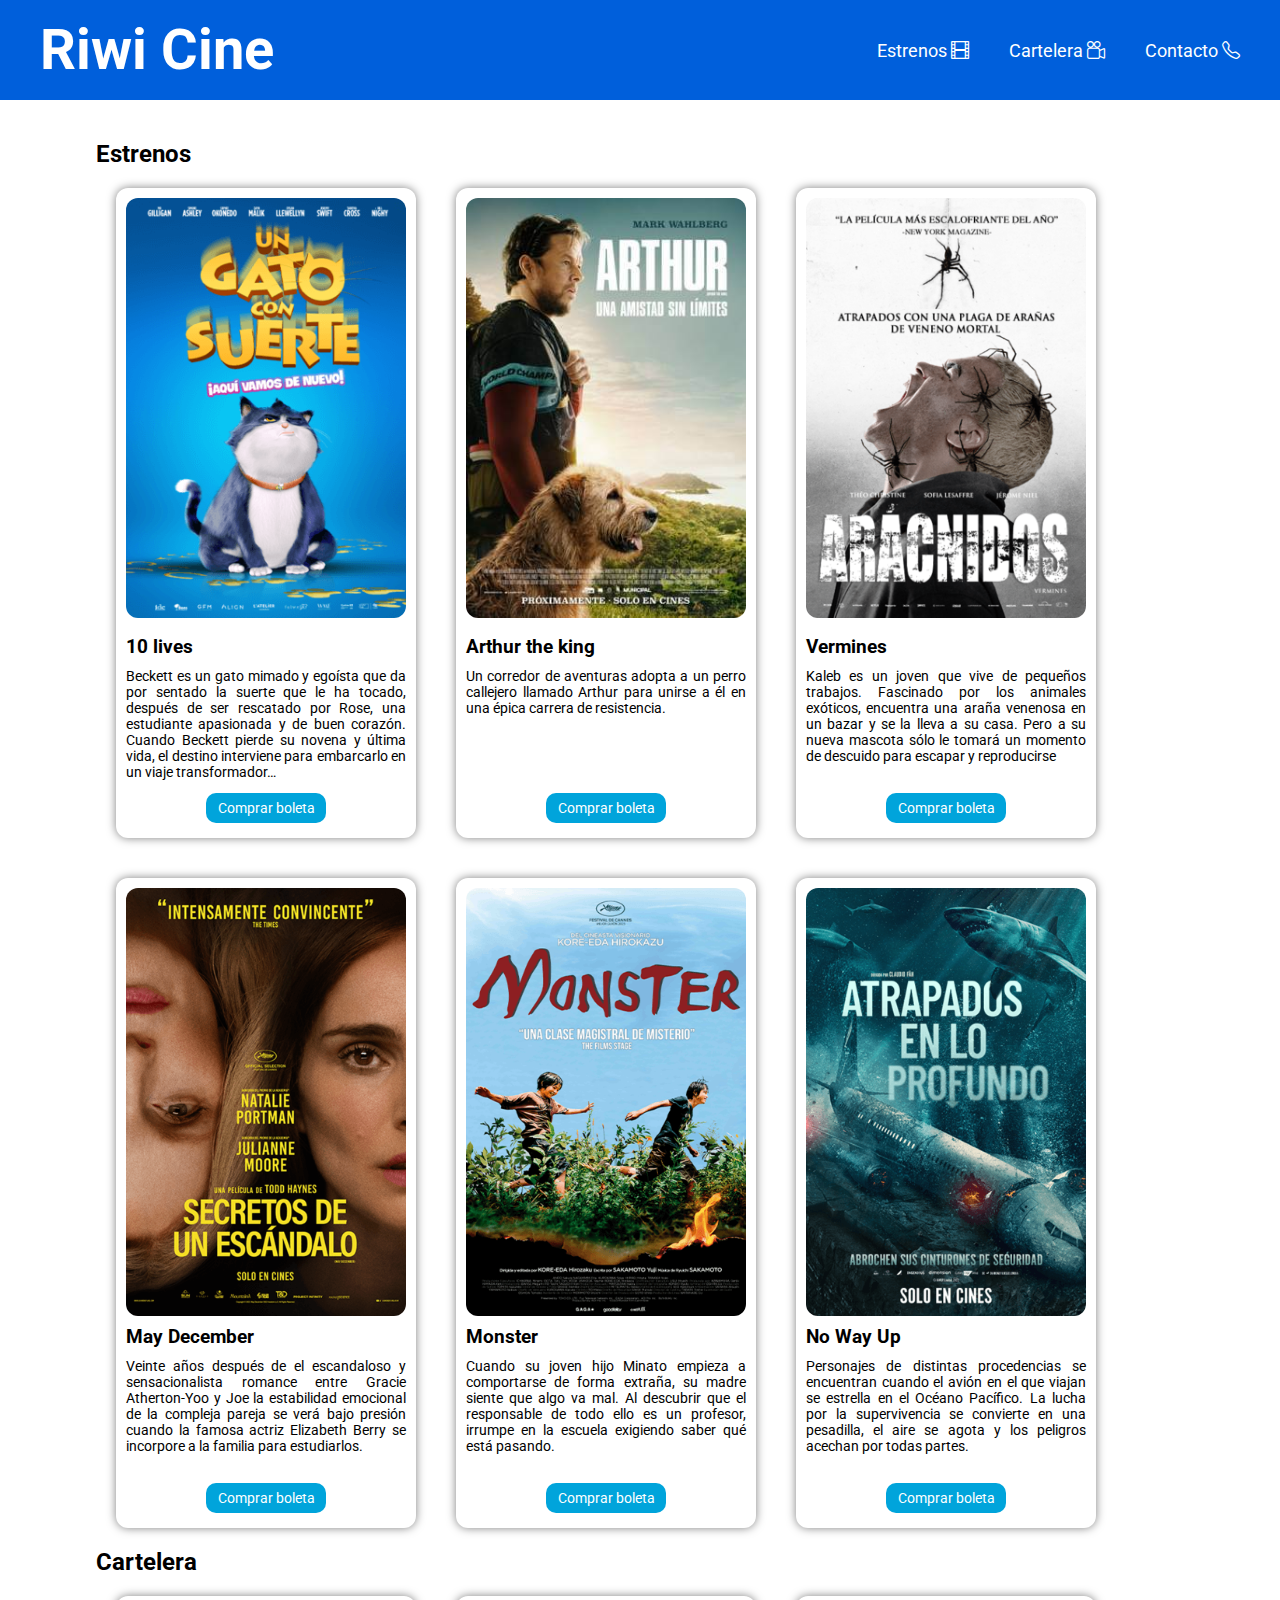
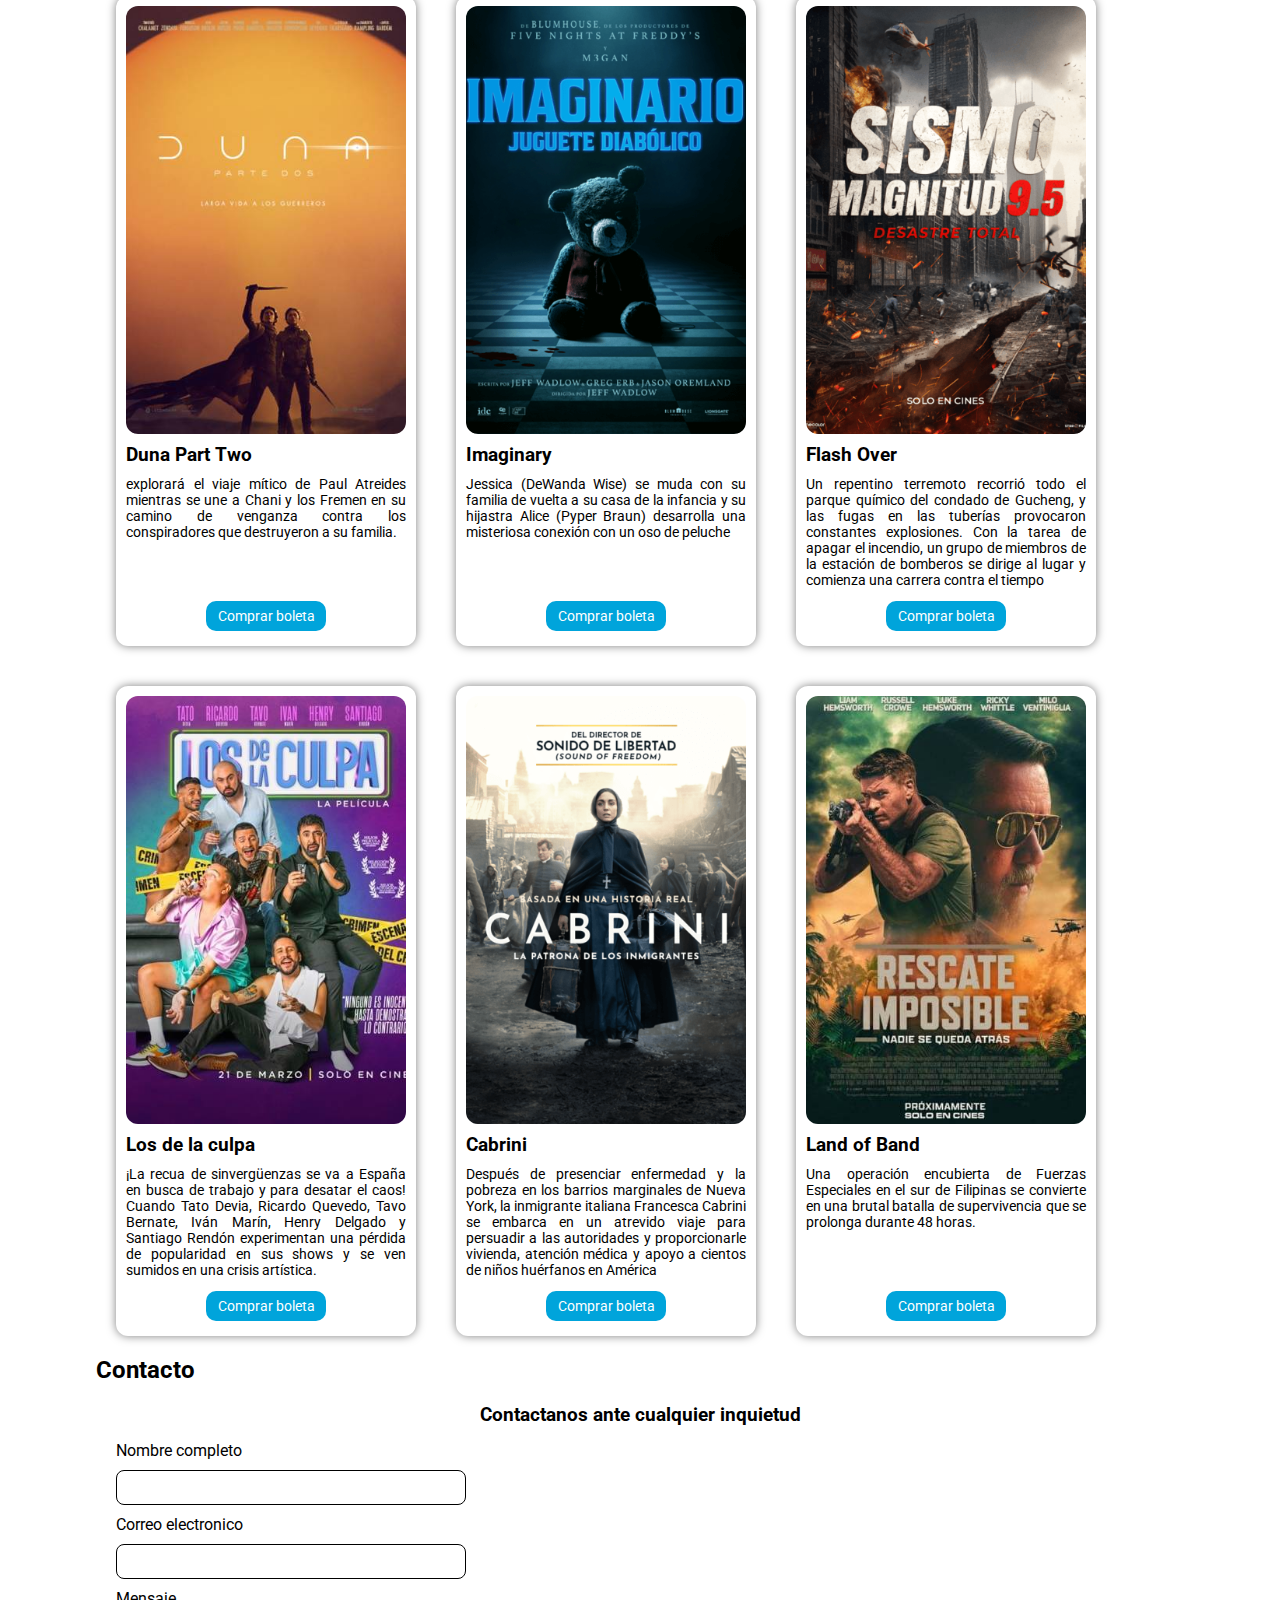
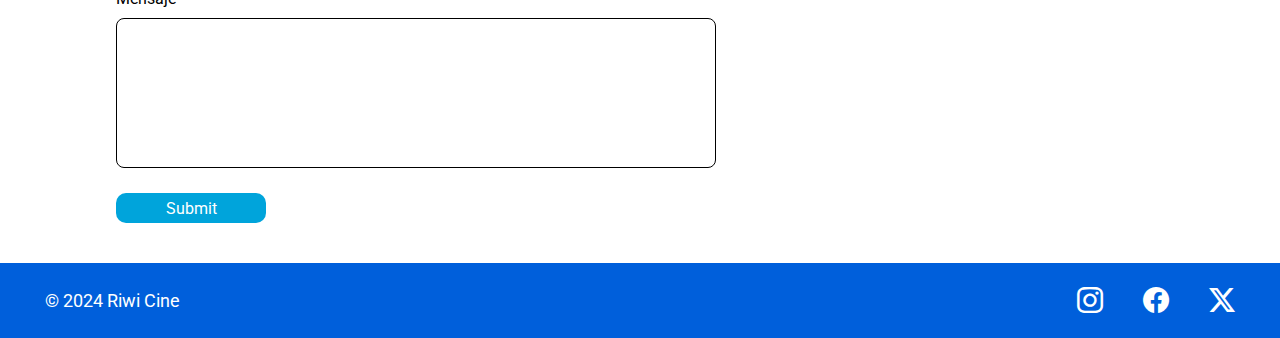
==== index.html @ e23ea46f "Add files via upload" ====
<!DOCTYPE html>
<html lang="es">
<head>
    <meta charset="UTF-8">
    <meta name="viewport" content="width=device-width, initial-scale=1.0">
    <meta name="description"
        content="Explora nuestra emocionante cartelera de cine con los últimos estrenos, horarios de proyección, críticas y más. ¡Compra tus entradas y reserva tus asientos para disfrutar de las mejores películas en pantalla grande!" />
    <meta name="keywords"
        content="Películas, Cartelera, Cine, Estrenos, Proyecciones, Horarios, Taquilla, Reservas, Géneros, Críticas">
    <meta name="sitedomain" content="https://example.com/" />
    <meta name="organization" content="pruiz5514" />
    <meta name="author" content="Pablo Andres Ruiz Arias" />
    <meta name="designer" content="Pablo Andres Ruiz Arias" />
    <meta name="copyright" content="© 2024 Riwi Cine. Todos los derechos reservados">
    <meta name="robots" content="index,follow" />
    <meta name="googlebot" content="index,follow" />
    <meta name="revisit-after" content="15days" />
    <link rel="stylesheet" href="https://cdn.jsdelivr.net/npm/bootstrap-icons@1.11.3/font/bootstrap-icons.min.css">
    <link rel="stylesheet" href="./src/css/style.css">
    <title>RIWI Cine</title>
</head>
<body>
    <header class="header">
        <section class="title-container">
            <h1 >Riwi Cine</h1>
        </section>
        <nav class="nav">
            <ul>
                <li><a href="#estrenos">
                    <span>Estrenos</span>
                    <i class="bi bi-film"></i>
                </a></li>
                <li><a href="#cartelera">
                    <span>Cartelera</span>
                    <i class="bi bi-camera-reels"></i>
                </a></li>
                <li><a href="#contacto">
                    <span>Contacto</span>
                    <i class="bi bi-telephone"></i>
                </a></li>
            </ul>
        </nav>
    </header>
    <main class="main">
        <h2 id="estrenos">Estrenos</h2>
        <section class="peliculas">
            <article class="pelicula-estreno">
                <figure>
                    <img src="./public/img/10 lives.webp" alt="10 lives">
                </figure>
                <div class="informacion-contenedor">
                    <h3>10 lives</h3>
                    <p class="descripcion">
                        Beckett es un gato mimado y egoísta que da por sentado la suerte que le ha tocado, después de ser rescatado por Rose, una estudiante apasionada y de buen corazón. Cuando Beckett pierde su novena y última vida, el destino interviene para embarcarlo en un viaje transformador…
                    </p>
                    <a class="boton-comprar" href="https://www.paypal.com/co/home" target="_blank"><button>Comprar boleta</button></a>
                </div>
            </article>
            <article class="pelicula-estreno">
                <figure>
                    <img src="./public/img/arthur.webp" alt="Arthur the king">
                </figure>
                <div class="informacion-contenedor">
                    <h3>Arthur the king</h3>
                    <p class="descripcion">
                        Un corredor de aventuras adopta a un perro callejero llamado Arthur para unirse a él en una épica carrera de resistencia.
                    </p>
                    <a class="boton-comprar" href="https://www.paypal.com/co/home" target="_blank"><button>Comprar boleta</button></a>
                </div>
            </article>
            <article class="pelicula-estreno">
                <figure>
                    <img src="./public/img/vermines.webp" alt="Vermines">
                </figure>
                <div class="informacion-contenedor">
                    <h3>Vermines</h3>
                    <p class="descripcion">
                        Kaleb es un joven que vive de pequeños trabajos. Fascinado por los animales exóticos, encuentra una araña venenosa en un bazar y se la lleva a su casa. Pero a su nueva mascota sólo le tomará un momento de descuido para escapar y reproducirse
                    </p>
                    <a class="boton-comprar" href="https://www.paypal.com/co/home" target="_blank"><button>Comprar boleta</button></a>
                </div>
            </article>
            <article class="pelicula-estreno">
                <figure>
                    <img src="./public/img/may.webp" alt="May December">
                </figure>
                <div class="informacion-contenedor">
                    <h3>May December</h3>
                    <p class="descripcion">
                        Veinte años después de el escandaloso y  sensacionalista romance entre Gracie Atherton-Yoo  y Joe la estabilidad emocional de la compleja pareja se verá bajo presión cuando la famosa actriz Elizabeth Berry se incorpore a la familia para estudiarlos.
                    </p>
                    <a class="boton-comprar" href="https://www.paypal.com/co/home" target="_blank"><button>Comprar boleta</button></a>
                </div>
            </article>
            <article class="pelicula-estreno">
                <figure>
                    <img src="./public/img/monster.webp" alt="Monster">
                </figure>
                <div class="informacion-contenedor">
                    <h3>Monster</h3>
                    <p class="descripcion">
                        Cuando su joven hijo Minato empieza a comportarse de forma extraña, su madre siente que algo va mal. Al descubrir que el responsable de todo ello es un profesor, irrumpe en la escuela exigiendo saber qué está pasando.
                    </p>
                    <a class="boton-comprar" href="https://www.paypal.com/co/home" target="_blank"><button>Comprar boleta</button></a>
                </div>
            </article>
            <article class="pelicula-estreno">
                <figure>
                    <img src="./public/img/noWayUp.webp" alt="No Way Up">
                </figure>
                <div class="informacion-contenedor">
                    <h3>No Way Up</h3>
                    <p class="descripcion">
                        Personajes de distintas procedencias se encuentran cuando el avión en el que viajan se estrella en el Océano Pacífico. La lucha por la supervivencia se convierte en una pesadilla, el aire se agota y los peligros acechan por todas partes.
                    </p>
                    <a class="boton-comprar" href="https://www.paypal.com/co/home" target="_blank"><button>Comprar boleta</button></a>
                </div>
            </article>
        </section>

        <h2 id="cartelera">Cartelera</h2>
        <section class="peliculas">
            <article class="pelicula-estreno">
                <figure>
                    <img src="./public/img/dune.webp" alt="Duna ">
                </figure>
                <div class="informacion-contenedor">
                    <h3>Duna Part Two</h3>
                    <p class="descripcion">
                        explorará el viaje mítico de Paul Atreides mientras se une a Chani y los Fremen en su camino de venganza contra los conspiradores que destruyeron a su familia.
                    </p>
                    <a class="boton-comprar" href="https://www.paypal.com/co/home" target="_blank"><button>Comprar boleta</button></a>
                </div>
            </article>
            <article class="pelicula-estreno">
                <figure>
                    <img src="./public/img/imaginary.webp" alt="Imaginary">
                </figure>
                <div class="informacion-contenedor">
                    <h3>Imaginary</h3>
                    <p class="descripcion">
                        Jessica (DeWanda Wise) se muda con su familia de vuelta a su casa de la infancia y su hijastra Alice (Pyper Braun) desarrolla una misteriosa conexión con un oso de peluche 
                    </p>
                    <a class="boton-comprar" href="https://www.paypal.com/co/home" target="_blank"><button>Comprar boleta</button></a>
                </div>
            </article>
            <article class="pelicula-estreno">
                <figure>
                    <img src="./public/img/flashOver.webp" alt="Flash Over">
                </figure>
                <div class="informacion-contenedor">
                    <h3>Flash Over</h3>
                    <p class="descripcion">
                        Un repentino terremoto recorrió todo el parque químico del condado de Gucheng, y las fugas en las tuberías provocaron constantes explosiones. Con la tarea de apagar el incendio, un grupo de miembros de la estación de bomberos se dirige al lugar y comienza una carrera contra el tiempo
                    </p>
                    <a class="boton-comprar" href="https://www.paypal.com/co/home" target="_blank"><button>Comprar boleta</button></a>
                </div>
            </article>
            <article class="pelicula-estreno">
                <figure>
                    <img src="./public/img/Culpa.webp" alt="Los de la culpa">
                </figure>
                <div class="informacion-contenedor">
                    <h3>Los de la culpa</h3>
                    <p class="descripcion">
                        ¡La recua de sinvergüenzas se va a España en busca de trabajo y para desatar el caos! Cuando Tato Devia, Ricardo Quevedo, Tavo Bernate, Iván Marín, Henry Delgado y Santiago Rendón experimentan una pérdida de popularidad en sus shows y se ven sumidos en una crisis artística.
                    </p>
                    <a class="boton-comprar" href="https://www.paypal.com/co/home" target="_blank"><button>Comprar boleta</button></a>
                </div>
            </article>
            <article class="pelicula-estreno">
                <figure>
                    <img src="./public/img/cabrini.webp" alt="Cabrini">
                </figure>
                <div class="informacion-contenedor">
                    <h3>Cabrini</h3>
                    <p class="descripcion">
                        Después de presenciar enfermedad y la pobreza en los barrios marginales de Nueva York, la inmigrante italiana Francesca Cabrini se embarca en un atrevido viaje para persuadir a las autoridades y proporcionarle vivienda, atención médica y apoyo a cientos de niños huérfanos en América
                    </p>
                    <a class="boton-comprar" href="https://www.paypal.com/co/home" target="_blank"><button>Comprar boleta</button></a>
                </div>
            </article>
            <article class="pelicula-estreno">
                <figure>
                    <img src="./public/img/land.webp" alt="Land of Band">
                </figure>
                <div class="informacion-contenedor">
                    <h3>Land of Band</h3>
                    <p class="descripcion">
                        Una operación encubierta de Fuerzas Especiales en el sur de Filipinas se convierte en una brutal batalla de supervivencia que se prolonga durante 48 horas.
                    </p>
                    <a class="boton-comprar" href="https://www.paypal.com/co/home" target="_blank"><button>Comprar boleta</button></a>
                </div>
            </article>    
        </section>

        <h2 id="contacto">Contacto</h2>
        <section class="contacto">
            <h3>Contactanos ante cualquier inquietud</h3>
            <form class="formulario" action="./src/pages/server.html" method="get">
                <label for="nombre-completo">Nombre completo</label>
                <input type="text" name="nombre-completo" id="nombre-completo">
                <label for="email">Correo electronico</label>
                <input type="email" name="email" id="email">
                <label for="mensaje">Mensaje</label>
                <textarea name="mensaje" cols="30" rows="10" id="mensaje"></textarea>
                <input type="submit" class="boton-formulario">
            </form>
        </section>
    </main>
    <footer class="footer">
        <section class="copyright">
            <p>© 2024 Riwi Cine</p>
        </section>
        <section class="redes-sociales">
            <ul class="lista-redes">
                <li><a href="https://www.instagram.com/" target="_blank"><i class="bi bi-instagram"></i></a></li>
                <li><a href="https://www.facebook.com/?locale=es_LA" target="_blank"><i class="bi bi-facebook"></i></a></li>
                <li><a href="https://twitter.com/?lang=es" target="_blank"><i class="bi bi-twitter-x"></i></a></li>
            </ul>
        </section>
    </footer>
</body>
</html>
---- src/css/style.css ----
@import url('https://fonts.googleapis.com/css2?family=Roboto:ital,wght@0,100;0,300;0,400;0,500;0,700;0,900;1,100;1,300;1,400;1,500;1,700;1,900&display=swap');
:root{
    --blanco: #FFFFFF;
    --azul-medio: #005FDB;
    --azul-claro: #00A4DB;
    --azul-opaco: #4988DB;
}

*{
    box-sizing: border-box;
    padding: 0;
    margin: 0;
    font-family: "Roboto", sans-serif;
}

.header{
    width: 100%;
    height: 100px;
    background-color: var(--azul-medio);
    color: var(--blanco);
    display: flex;
    justify-content: space-between;
    padding: 0 40px;
}

.title-container{
    display: flex;
    width: 50%;
    height: 100%;
    align-items: center;
    font-size: 28px;
}

.nav{
    display: flex;
    width: 50%;
    height: 100%;
    align-items: center;
    justify-content: flex-end;
}
.nav ul{
    display: flex;
    list-style: none;
    gap: 40px;
    font-size: 18px;
}
.nav ul li a{
    text-decoration: none;
    color: var(--blanco);
}

.main{
    width: 85%;
    height: auto;
    margin: 0 auto;
    padding-top: 40px;
    padding-bottom: 20px;
}
.peliculas{
    display: flex;
    width: 100%;
    height: auto;
    padding:20px;
    gap: 40px;
    flex-wrap: wrap;
}
.pelicula-estreno{
    width: 300px;
    height: 650px;
    padding: 10px 10px 30px 10px;
    box-shadow: 0 0 10px rgba(0, 0, 0, 0.5);
    border-radius: 12px;
    position: relative;
}
figure{
    width: 100%;
    height: 428px;
    margin-bottom: 10px;
}
img{
    width: 100%;
    border-radius: 12px;
}
.informacion-contenedor{
    display: flex;
    flex-direction: column;
}
.descripcion{
    display: flex;
    margin: 10px 0;
    font-size: 14px;
    text-align: justify;
}
.boton-comprar{
    text-decoration: none;
    align-self: center;
    position: absolute;
    bottom: 15px;
    
}
.boton-comprar button{
    width: 120px;
    height: 30px;
    font-size: 14px;
    border: none;
    background-color: var(--azul-claro);
    color: var(--blanco);
    border-radius: 10px;
    cursor: pointer;
}

.contacto{
    width: 100%;
    height: auto;
    padding: 20px;
}

.contacto h3{
    margin-bottom: 15px;
    text-align: center;
}

.formulario{
    display: flex;
    flex-direction: column;
    gap: 10px;
}

#nombre-completo, #email{
    max-width: 350px;
    height: 35px;
    border: 1px solid;
    border-radius: 8px;
    padding: 0 10px;
}
#mensaje{
    max-width: 600px;
    height: 150px;
    border: 1px solid;
    border-radius: 8px;
    resize: none;
    padding: 10px
}

.boton-formulario{
    margin-top: 15px;
    width: 150px;
    height: 30px;
    font-size: 16px;
    background-color: var(--azul-claro);
    color: var(--blanco);
    border: none;
    border-radius: 10px;
    cursor: pointer;
}

.footer{
    display: flex;
    width: 100%;
    height: 75px;
    background-color: var(--azul-medio);
    color: var(--blanco);
}
.copyright{
    display: flex;
    width: 50%;
    height: 100%;
    align-items: center;
    padding: 0 45px;
    font-size: 18px;
}

.redes-sociales{
    display: flex;
    width: 50%;
    height: 100%;
    align-items: center;
    justify-content: end;
    padding: 0 45px;
}
.lista-redes{
    display: flex;
    list-style: none;
    gap: 40px;
    font-size: 26px;
}
.lista-redes li a{
    text-decoration: none;
    color: var(--blanco);
}
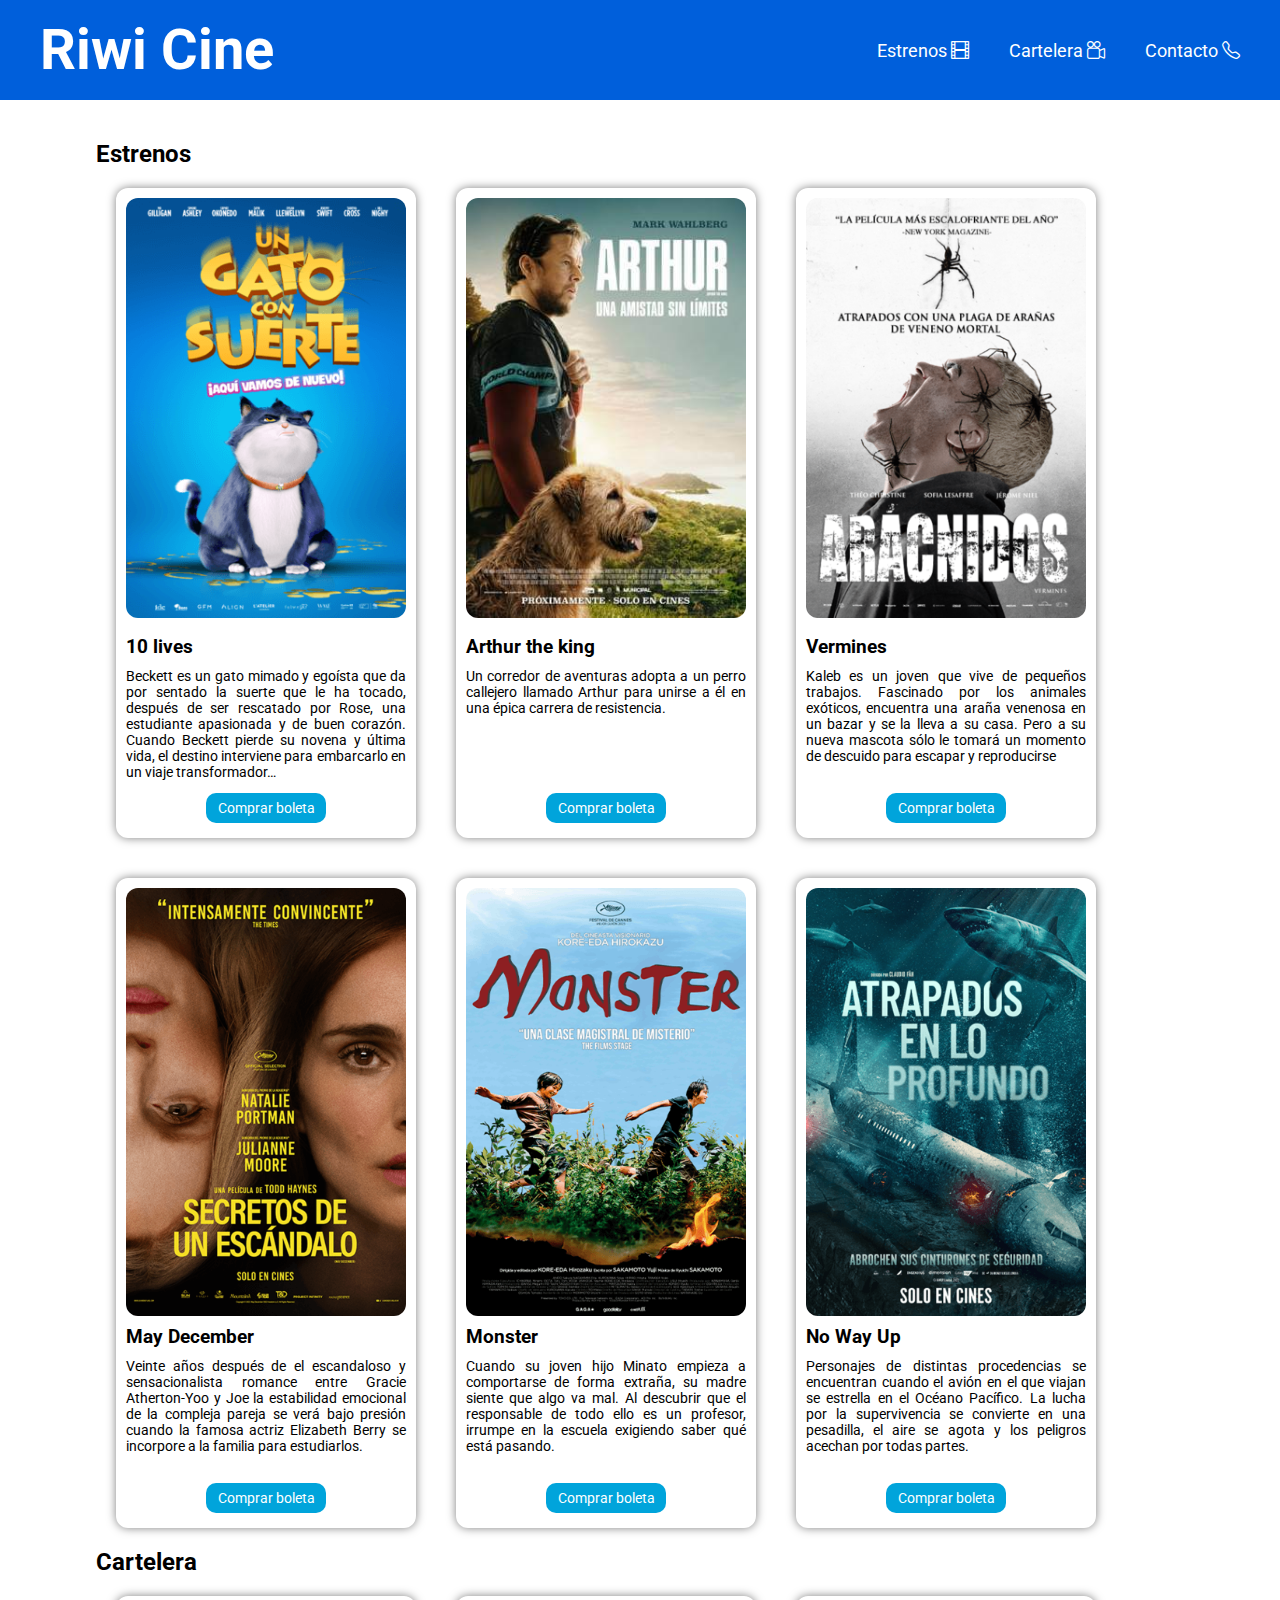
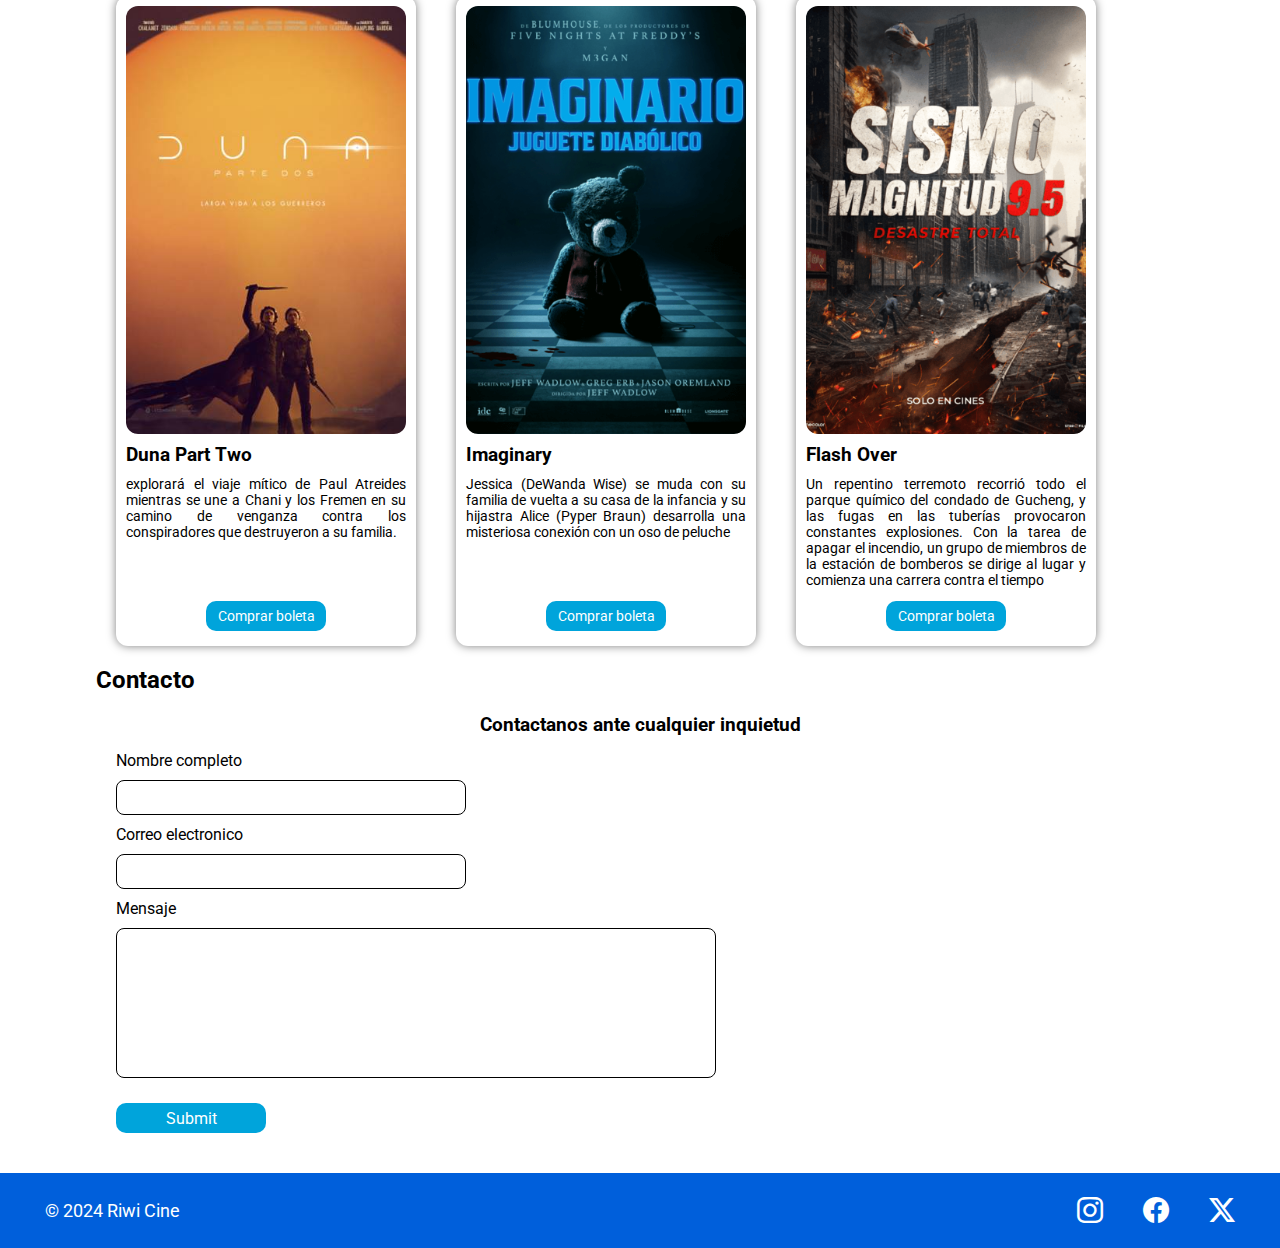
==== commit 253168c7: "Se borran algunas peliculas" ====
--- a/index.html
+++ b/index.html
@@ -155,42 +155,6 @@
                     </p>
                     <a class="boton-comprar" href="https://www.paypal.com/co/home" target="_blank"><button>Comprar boleta</button></a>
                 </div>
-            </article>
-            <article class="pelicula-estreno">
-                <figure>
-                    <img src="./public/img/Culpa.webp" alt="Los de la culpa">
-                </figure>
-                <div class="informacion-contenedor">
-                    <h3>Los de la culpa</h3>
-                    <p class="descripcion">
-                        ¡La recua de sinvergüenzas se va a España en busca de trabajo y para desatar el caos! Cuando Tato Devia, Ricardo Quevedo, Tavo Bernate, Iván Marín, Henry Delgado y Santiago Rendón experimentan una pérdida de popularidad en sus shows y se ven sumidos en una crisis artística.
-                    </p>
-                    <a class="boton-comprar" href="https://www.paypal.com/co/home" target="_blank"><button>Comprar boleta</button></a>
-                </div>
-            </article>
-            <article class="pelicula-estreno">
-                <figure>
-                    <img src="./public/img/cabrini.webp" alt="Cabrini">
-                </figure>
-                <div class="informacion-contenedor">
-                    <h3>Cabrini</h3>
-                    <p class="descripcion">
-                        Después de presenciar enfermedad y la pobreza en los barrios marginales de Nueva York, la inmigrante italiana Francesca Cabrini se embarca en un atrevido viaje para persuadir a las autoridades y proporcionarle vivienda, atención médica y apoyo a cientos de niños huérfanos en América
-                    </p>
-                    <a class="boton-comprar" href="https://www.paypal.com/co/home" target="_blank"><button>Comprar boleta</button></a>
-                </div>
-            </article>
-            <article class="pelicula-estreno">
-                <figure>
-                    <img src="./public/img/land.webp" alt="Land of Band">
-                </figure>
-                <div class="informacion-contenedor">
-                    <h3>Land of Band</h3>
-                    <p class="descripcion">
-                        Una operación encubierta de Fuerzas Especiales en el sur de Filipinas se convierte en una brutal batalla de supervivencia que se prolonga durante 48 horas.
-                    </p>
-                    <a class="boton-comprar" href="https://www.paypal.com/co/home" target="_blank"><button>Comprar boleta</button></a>
-                </div>
             </article>    
         </section>
 
